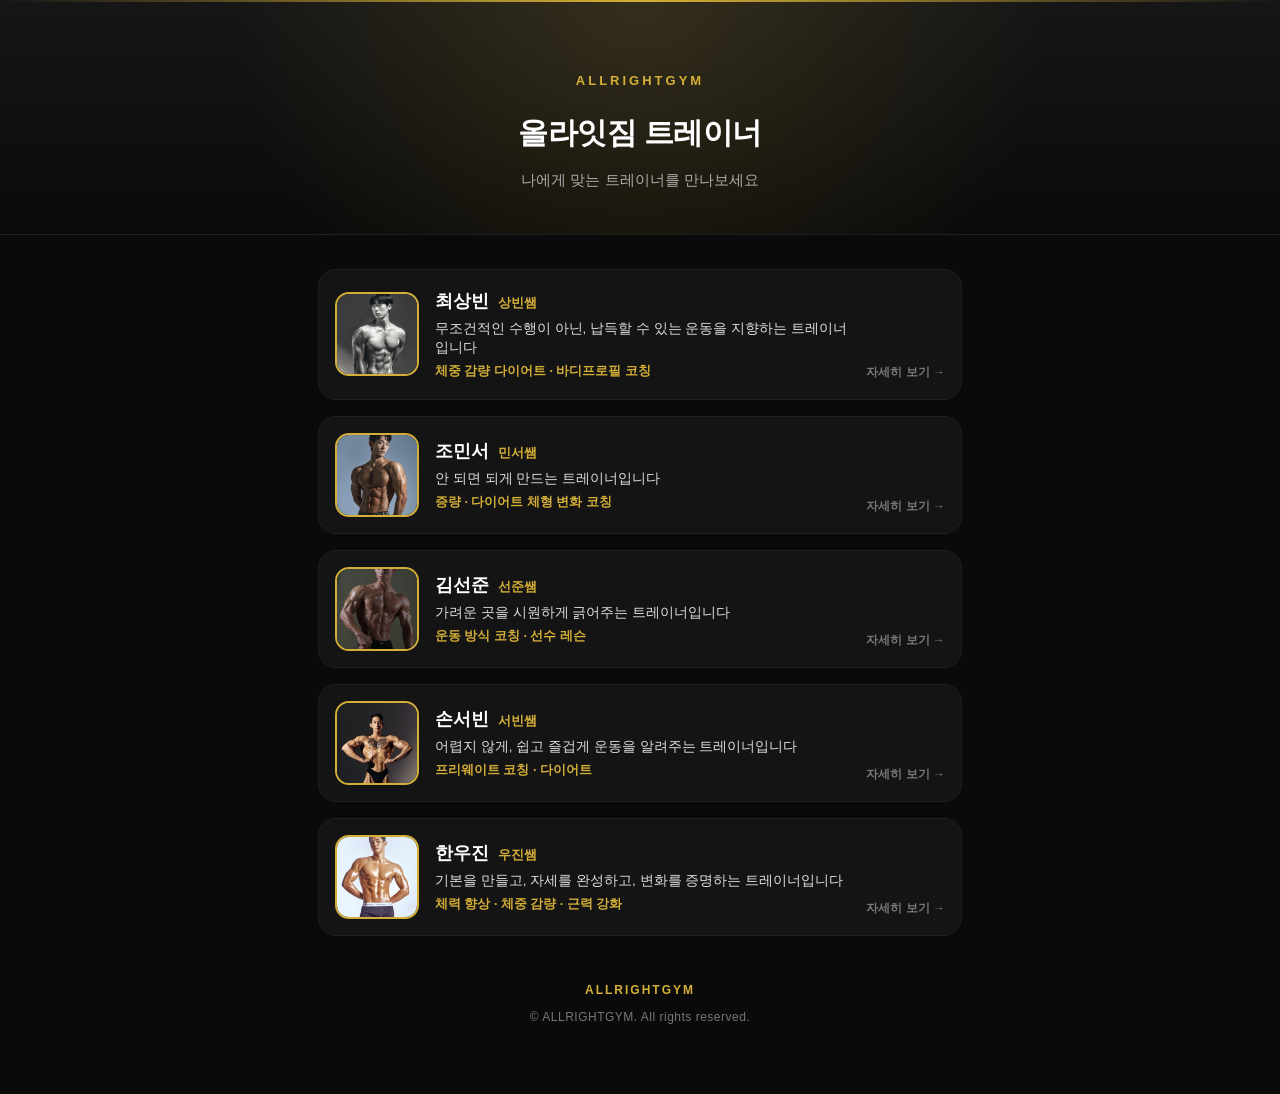
==== index.html @ d0b0bcee "올라잇짐 트레이너 5인 포트폴리오 (검정+골드 톤) 최상빈·조민서·김선준·손서빈·한우진 독립 페이지 + 허브 노션 콘텐츠/이미지 기반, 이미지 압축(15.6MB→2MB)  Co-A" ====
<!DOCTYPE html>
<html lang="ko">
<head>
<meta charset="UTF-8" />
<meta name="viewport" content="width=device-width, initial-scale=1.0" />
<title>올라잇짐 트레이너</title>
<meta name="description" content="올라잇짐 트레이너 소개 — 검증된 전문 트레이너와 함께하세요." />
<meta property="og:title" content="올라잇짐 트레이너" />
<link rel="stylesheet" href="assets/style.css?v=1" />
<style>
  .hub-hero{text-align:center;padding:70px 24px 40px;position:relative;
    background:radial-gradient(circle at 50% 0%,rgba(212,175,55,.16),transparent 60%),linear-gradient(180deg,#161616,#0a0a0a);
    border-bottom:1px solid var(--line)}
  .hub-hero::before{content:"";position:absolute;top:0;left:0;right:0;height:2px;background:linear-gradient(90deg,transparent,var(--gold),transparent)}
  .hub-hero .tag{color:var(--gold);letter-spacing:3px;font-weight:700;font-size:13px;text-transform:uppercase}
  .hub-hero h1{font-size:30px;font-weight:800;margin:14px 0 8px;letter-spacing:-.5px}
  .hub-hero p{color:var(--muted);font-size:15px}
  .tgrid{max-width:680px;margin:0 auto;padding:34px 18px 10px;display:flex;flex-direction:column;gap:16px}
  .tcard{display:flex;align-items:center;gap:16px;background:var(--card);border:1px solid var(--line);
    border-radius:18px;padding:16px;transition:border-color .2s}
  .tcard:active{border-color:var(--gold)}
  .tcard img{width:84px;height:84px;border-radius:14px;object-fit:cover;border:2px solid var(--gold);flex:0 0 auto}
  .tcard-b{flex:1;min-width:0}
  .tcard-b h3{font-size:18px;font-weight:800}
  .tcard-b h3 span{color:var(--gold);font-size:13px;font-weight:600;margin-left:4px}
  .tcatch{color:#ddd;font-size:13.5px;margin:3px 0;line-height:1.4;
    display:-webkit-box;-webkit-line-clamp:2;-webkit-box-orient:vertical;overflow:hidden}
  .tmain{color:var(--gold);font-size:12.5px;font-weight:600}
  .tgo{flex:0 0 auto;color:var(--muted2);font-size:12px;font-weight:700;align-self:flex-end}
</style>
</head>
<body style="padding-bottom:40px">
<header class="hub-hero">
  <p class="tag">ALLRIGHTGYM</p>
  <h1>올라잇짐 트레이너</h1>
  <p>나에게 맞는 트레이너를 만나보세요</p>
</header>
<div class="tgrid">
  <a class="tcard" href="choi/">
    <img src="choi/images/profile.jpg" alt="최상빈" loading="lazy" />
    <div class="tcard-b">
      <h3>최상빈 <span>상빈쌤</span></h3>
      <p class="tcatch">무조건적인 수행이 아닌, 납득할 수 있는 운동을 지향하는 트레이너입니다</p>
      <p class="tmain">체중 감량 다이어트 · 바디프로필 코칭</p>
    </div>
    <span class="tgo">자세히 보기 →</span>
  </a><a class="tcard" href="cho/">
    <img src="cho/images/profile.jpg" alt="조민서" loading="lazy" />
    <div class="tcard-b">
      <h3>조민서 <span>민서쌤</span></h3>
      <p class="tcatch">안 되면 되게 만드는 트레이너입니다</p>
      <p class="tmain">증량 · 다이어트 체형 변화 코칭</p>
    </div>
    <span class="tgo">자세히 보기 →</span>
  </a><a class="tcard" href="kim/">
    <img src="kim/images/profile.jpg" alt="김선준" loading="lazy" />
    <div class="tcard-b">
      <h3>김선준 <span>선준쌤</span></h3>
      <p class="tcatch">가려운 곳을 시원하게 긁어주는 트레이너입니다</p>
      <p class="tmain">운동 방식 코칭 · 선수 레슨</p>
    </div>
    <span class="tgo">자세히 보기 →</span>
  </a><a class="tcard" href="son/">
    <img src="son/images/profile.jpg" alt="손서빈" loading="lazy" />
    <div class="tcard-b">
      <h3>손서빈 <span>서빈쌤</span></h3>
      <p class="tcatch">어렵지 않게, 쉽고 즐겁게 운동을 알려주는 트레이너입니다</p>
      <p class="tmain">프리웨이트 코칭 · 다이어트</p>
    </div>
    <span class="tgo">자세히 보기 →</span>
  </a><a class="tcard" href="han/">
    <img src="han/images/profile.jpg" alt="한우진" loading="lazy" />
    <div class="tcard-b">
      <h3>한우진 <span>우진쌤</span></h3>
      <p class="tcatch">기본을 만들고, 자세를 완성하고, 변화를 증명하는 트레이너입니다</p>
      <p class="tmain">체력 향상 · 체중 감량 · 근력 강화</p>
    </div>
    <span class="tgo">자세히 보기 →</span>
  </a>
</div>
<footer>
  <p class="tn">ALLRIGHTGYM</p>
  <p>© ALLRIGHTGYM. All rights reserved.</p>
</footer>
</body>
</html>
---- assets/style.css ----
/* ===== ALLRIGHTGYM Trainer Portfolio — 검정+골드 통일 톤 ===== */
:root{
  --bg:#0a0a0a;
  --bg2:#111;
  --card:#141414;
  --line:#1f1f1f;
  --gold:#d4af37;
  --gold-dim:#b8941f;
  --txt:#ffffff;
  --muted:#aaa;
  --muted2:#777;
}
*{box-sizing:border-box;margin:0;padding:0}
html{scroll-behavior:smooth}
body{
  font-family:-apple-system,BlinkMacSystemFont,"Segoe UI","Pretendard","Noto Sans KR",sans-serif;
  line-height:1.75;color:var(--txt);background:var(--bg);
  font-size:16px;-webkit-font-smoothing:antialiased;
}
img{max-width:100%;display:block}
a{color:inherit;text-decoration:none}

/* ---- HERO ---- */
#hero{
  position:relative;text-align:center;padding:76px 24px 56px;
  background:
    radial-gradient(circle at 50% 0%,rgba(212,175,55,.16),transparent 60%),
    linear-gradient(180deg,#161616 0%,#0a0a0a 100%);
  border-bottom:1px solid var(--line);
}
#hero::before{content:"";position:absolute;top:0;left:0;right:0;height:2px;
  background:linear-gradient(90deg,transparent,var(--gold),transparent)}
.hero-tag{font-size:13px;color:var(--gold);letter-spacing:2px;text-transform:uppercase;font-weight:700;margin-bottom:18px}
#hero .photo{width:168px;height:168px;border-radius:50%;margin:0 auto 22px;object-fit:cover;
  border:3px solid var(--gold);box-shadow:0 0 44px rgba(212,175,55,.28);background:#141414}
.hero-catch{font-size:20px;font-weight:700;line-height:1.5;margin-bottom:10px;letter-spacing:-.3px}
.hero-catch .em{color:var(--gold)}
#hero h1{font-size:30px;font-weight:800;letter-spacing:-.5px;margin-bottom:4px}
#hero .name-en{font-size:13px;color:var(--muted2);letter-spacing:2px;text-transform:uppercase;margin-bottom:20px}
.hero-spec{display:flex;flex-direction:column;gap:6px;max-width:420px;margin:0 auto}
.hero-spec div{background:rgba(212,175,55,.06);border:1px solid rgba(212,175,55,.26);
  border-radius:12px;padding:11px 16px;font-size:14px;text-align:left}
.hero-spec b{color:var(--gold);font-weight:700;margin-right:6px}

/* ---- NAV ---- */
nav{position:sticky;top:0;z-index:20;display:flex;gap:4px;overflow-x:auto;white-space:nowrap;
  background:rgba(10,10,10,.92);backdrop-filter:blur(12px);-webkit-backdrop-filter:blur(12px);
  border-bottom:1px solid var(--line);padding:0 8px;scrollbar-width:none}
nav::-webkit-scrollbar{display:none}
nav a{padding:14px 12px;font-size:14px;color:var(--muted);font-weight:600;flex:0 0 auto}
nav a:active{color:var(--gold)}

/* ---- SECTION ---- */
section{padding:48px 22px;max-width:680px;margin:0 auto;border-bottom:1px solid var(--line)}
.sec-h{display:flex;align-items:center;gap:8px;font-size:22px;font-weight:800;margin-bottom:22px;letter-spacing:-.4px}
.sec-h .ic{font-size:22px}
.sec-sub{font-size:13px;color:var(--gold);font-weight:700;letter-spacing:.5px;margin:-14px 0 20px}
p.body{color:#e7e7e7;font-size:15.5px;margin-bottom:14px;white-space:pre-line}
p.body:last-child{margin-bottom:0}

/* ---- CARD / CALLOUT ---- */
.card{background:var(--card);border:1px solid var(--line);border-radius:16px;padding:22px}
.card+.card{margin-top:14px}
.quote{border-left:3px solid var(--gold);padding:4px 0 4px 18px;color:#f0e6c8;font-size:16px;
  font-weight:500;margin-bottom:18px;white-space:pre-line;line-height:1.7}

/* ---- HASHTAGS ---- */
.tags{display:flex;flex-wrap:wrap;gap:8px;justify-content:center}
.tags span{background:rgba(212,175,55,.08);border:1px solid rgba(212,175,55,.35);color:var(--gold);
  border-radius:999px;padding:8px 14px;font-size:13.5px;font-weight:600}

/* ---- CURRICULUM (steps) ---- */
.steps{display:flex;flex-direction:column;gap:12px}
.step{display:flex;gap:14px;background:var(--card);border:1px solid var(--line);border-radius:14px;padding:16px 18px}
.step .no{flex:0 0 30px;height:30px;border-radius:50%;background:linear-gradient(135deg,var(--gold),var(--gold-dim));
  color:#0a0a0a;font-weight:800;display:flex;align-items:center;justify-content:center;font-size:15px}
.step .tx{font-size:14.5px;color:#e7e7e7;white-space:pre-line;line-height:1.6;padding-top:3px}
.step .tx b{color:#fff}

/* ---- STYLE list ---- */
.dotlist{list-style:none;display:flex;flex-direction:column;gap:10px}
.dotlist li{position:relative;padding-left:22px;color:#e7e7e7;font-size:15px}
.dotlist li::before{content:"▪";position:absolute;left:0;color:var(--gold);font-size:14px}

/* ---- QNA ---- */
.qna{display:flex;flex-direction:column;gap:12px}
.qa{background:var(--card);border:1px solid var(--line);border-radius:14px;padding:18px}
.qa .q{font-weight:700;color:#fff;font-size:15.5px;margin-bottom:8px}
.qa .q::before{content:"Q. ";color:var(--gold)}
.qa .a{color:#cfcfcf;font-size:14.5px;white-space:pre-line;line-height:1.7}
.qa .a::before{content:"A. ";color:var(--gold);font-weight:700}

/* ---- TIMELINE (experience) ---- */
.tl{list-style:none;display:flex;flex-direction:column;gap:0}
.tl li{position:relative;padding:0 0 18px 24px;border-left:2px solid var(--line);font-size:15px;color:#e7e7e7}
.tl li:last-child{padding-bottom:0}
.tl li::before{content:"";position:absolute;left:-7px;top:4px;width:12px;height:12px;border-radius:50%;
  background:var(--bg);border:2px solid var(--gold)}
.tl li.now{color:#fff;font-weight:700}
.tl li.now::before{background:var(--gold)}

/* ---- CAREER groups ---- */
.grp{margin-bottom:22px}
.grp:last-child{margin-bottom:0}
.grp h4{font-size:13px;color:var(--gold);letter-spacing:1px;font-weight:700;margin-bottom:12px;text-transform:uppercase}
.grp ul{list-style:none;display:flex;flex-direction:column;gap:7px}
.grp li{position:relative;padding-left:16px;color:#ddd;font-size:14.5px;line-height:1.55}
.grp li::before{content:"";position:absolute;left:0;top:9px;width:5px;height:5px;border-radius:50%;background:var(--gold)}
.yr{color:var(--gold);font-weight:700;font-size:13px;margin:14px 0 6px;letter-spacing:.5px}
.yr:first-child{margin-top:0}

/* ---- BEFORE / AFTER ---- */
.ba{display:flex;flex-direction:column;gap:22px}
.ba-case{background:var(--card);border:1px solid var(--line);border-radius:16px;overflow:hidden}
.ba-imgs{display:grid;gap:2px;background:var(--line)}
.ba-imgs.n1{grid-template-columns:1fr}
.ba-imgs.n2{grid-template-columns:1fr 1fr}
.ba-imgs.n4{grid-template-columns:1fr 1fr}
.ba-imgs img{width:100%;height:100%;object-fit:cover;background:#0a0a0a}
.ba-cap{padding:16px 18px;font-size:14.5px;color:#e7e7e7;white-space:pre-line;line-height:1.7}
.ba-cap b{color:var(--gold)}

/* ---- RECOMMEND ---- */
.reco-lead{font-size:18px;font-weight:700;text-align:center;color:#fff;margin-bottom:18px;line-height:1.5;white-space:pre-line}
.reco-lead .em{color:var(--gold)}

/* ---- PROMISE / CLOSING ---- */
.promise{text-align:center;background:
  radial-gradient(circle at 50% 0%,rgba(212,175,55,.12),transparent 70%);
  border:1px solid rgba(212,175,55,.3);border-radius:18px;padding:28px 22px;
  font-size:16px;color:#f0e6c8;font-weight:500;line-height:1.7;white-space:pre-line}
.closing{text-align:center;padding:60px 22px 40px}
.closing .big{font-size:21px;font-weight:800;line-height:1.6;color:#fff;letter-spacing:-.3px;white-space:pre-line;margin-bottom:18px}
.closing .fire{font-size:22px;color:var(--gold);font-weight:800}

/* ---- CTA ---- */
.cta-wrap{display:flex;flex-direction:column;gap:10px;max-width:420px;margin:26px auto 0}
.cta{display:flex;align-items:center;justify-content:center;gap:8px;padding:16px;border-radius:999px;
  font-size:16px;font-weight:800;letter-spacing:.3px}
.cta.insta{background:linear-gradient(135deg,#feda75,#d62976 35%,#962fbf 70%,#4f5bd5);color:#fff}
.cta.tel{background:linear-gradient(135deg,var(--gold),var(--gold-dim));color:#0a0a0a}
.cta:active{transform:scale(.98)}
.contact-info{text-align:center;color:var(--muted);font-size:14px;margin-top:18px;line-height:1.9}
.contact-info b{color:var(--gold)}

/* ---- STICKY CTA ---- */
.sticky{position:fixed;left:0;right:0;bottom:0;z-index:50;display:flex;gap:8px;padding:10px 12px;
  background:rgba(10,10,10,.94);backdrop-filter:blur(12px);-webkit-backdrop-filter:blur(12px);
  border-top:1px solid var(--line)}
.sticky a{flex:1;text-align:center;padding:13px;border-radius:12px;font-size:14.5px;font-weight:800}
.sticky .insta{background:linear-gradient(135deg,#d62976,#962fbf);color:#fff}
.sticky .tel{background:linear-gradient(135deg,var(--gold),var(--gold-dim));color:#0a0a0a}
body{padding-bottom:72px}

/* ---- FOOTER ---- */
footer{text-align:center;padding:34px 22px 26px;color:var(--muted2);font-size:12px;letter-spacing:.5px}
footer .tn{color:var(--gold);font-weight:700;letter-spacing:2px;margin-bottom:6px}

@media(min-width:560px){
  #hero h1{font-size:34px}
  .hero-catch{font-size:22px}
}
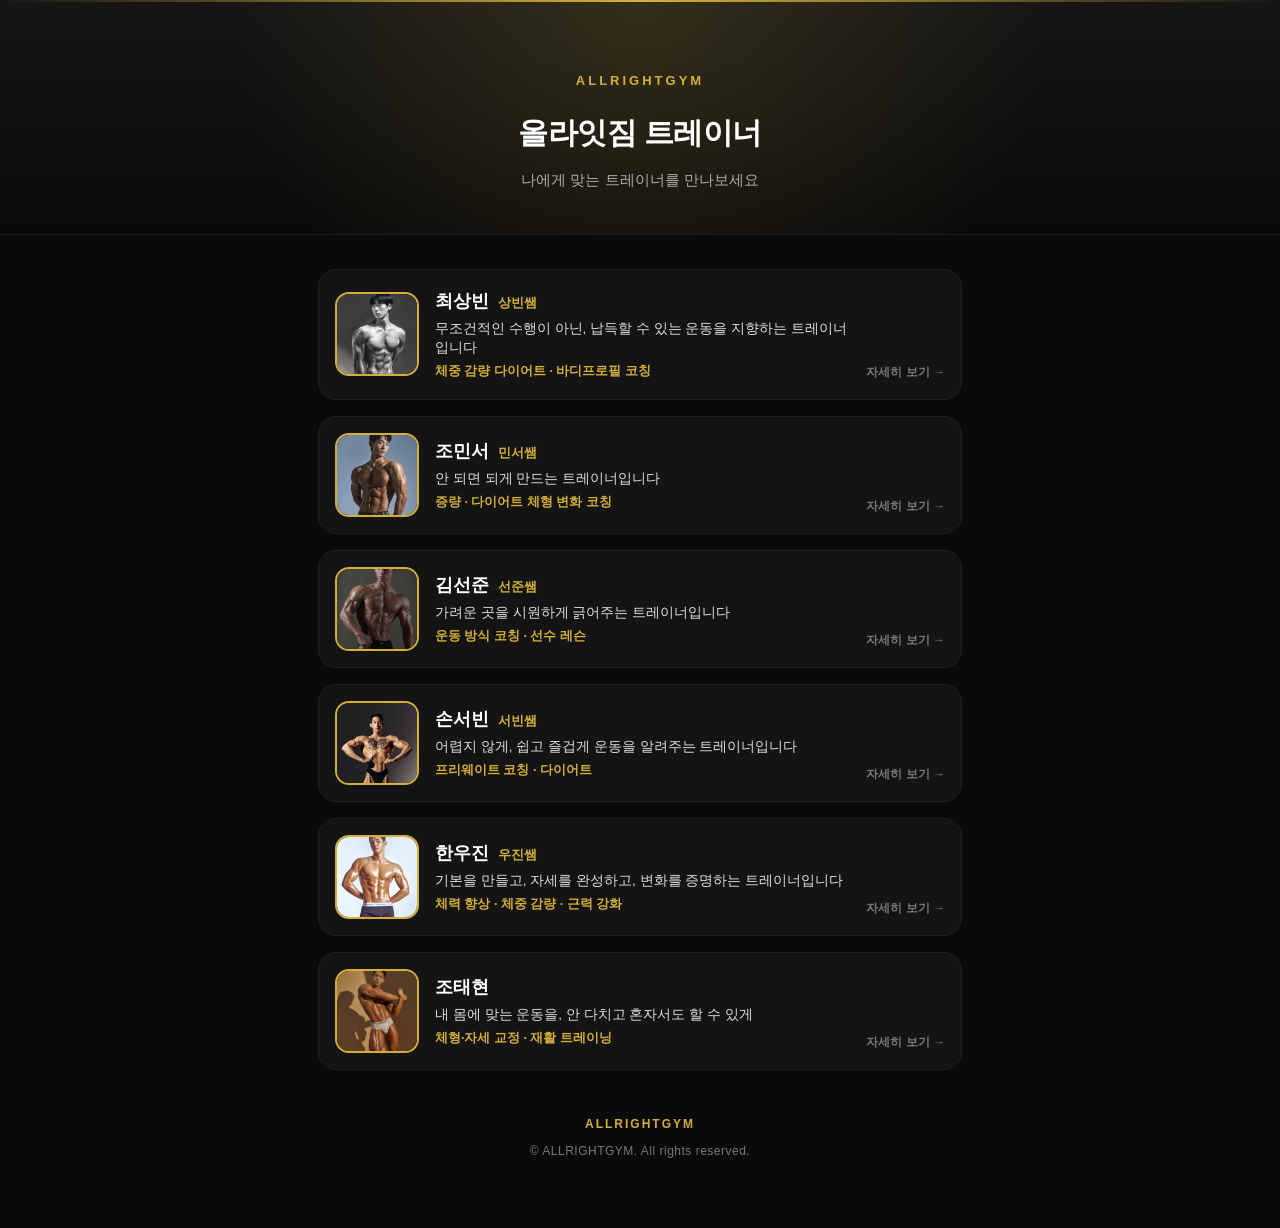
==== commit e3d3dc28: "조태현 트레이너 추가 — 6명 동일 틀 허브 완성 - taehyun.json: 본인 사이트 bio/수업방식/FAQ/경력/자격/대회 데이터를 5인과 동일 틀로 매핑 - taehyun" ====
--- a/index.html
+++ b/index.html
@@ -76,6 +76,14 @@
       <p class="tmain">체력 향상 · 체중 감량 · 근력 강화</p>
     </div>
     <span class="tgo">자세히 보기 →</span>
+  </a><a class="tcard" href="taehyun/">
+    <img src="taehyun/images/profile.jpg" alt="조태현" loading="lazy" />
+    <div class="tcard-b">
+      <h3>조태현</h3>
+      <p class="tcatch">내 몸에 맞는 운동을, 안 다치고 혼자서도 할 수 있게</p>
+      <p class="tmain">체형·자세 교정 · 재활 트레이닝</p>
+    </div>
+    <span class="tgo">자세히 보기 →</span>
   </a>
 </div>
 <footer>
--- a/assets/style.css
+++ b/assets/style.css
@@ -137,7 +137,7 @@
 .cta-wrap{display:flex;flex-direction:column;gap:10px;max-width:420px;margin:26px auto 0}
 .cta{display:flex;align-items:center;justify-content:center;gap:8px;padding:16px;border-radius:999px;
   font-size:16px;font-weight:800;letter-spacing:.3px}
-.cta.insta{background:linear-gradient(135deg,#feda75,#d62976 35%,#962fbf 70%,#4f5bd5);color:#fff}
+.cta.naver{background:linear-gradient(135deg,#03c75a,#02a149);color:#fff}
 .cta.tel{background:linear-gradient(135deg,var(--gold),var(--gold-dim));color:#0a0a0a}
 .cta:active{transform:scale(.98)}
 .contact-info{text-align:center;color:var(--muted);font-size:14px;margin-top:18px;line-height:1.9}
@@ -148,7 +148,7 @@
   background:rgba(10,10,10,.94);backdrop-filter:blur(12px);-webkit-backdrop-filter:blur(12px);
   border-top:1px solid var(--line)}
 .sticky a{flex:1;text-align:center;padding:13px;border-radius:12px;font-size:14.5px;font-weight:800}
-.sticky .insta{background:linear-gradient(135deg,#d62976,#962fbf);color:#fff}
+.sticky .naver{background:linear-gradient(135deg,#03c75a,#02a149);color:#fff}
 .sticky .tel{background:linear-gradient(135deg,var(--gold),var(--gold-dim));color:#0a0a0a}
 body{padding-bottom:72px}
 
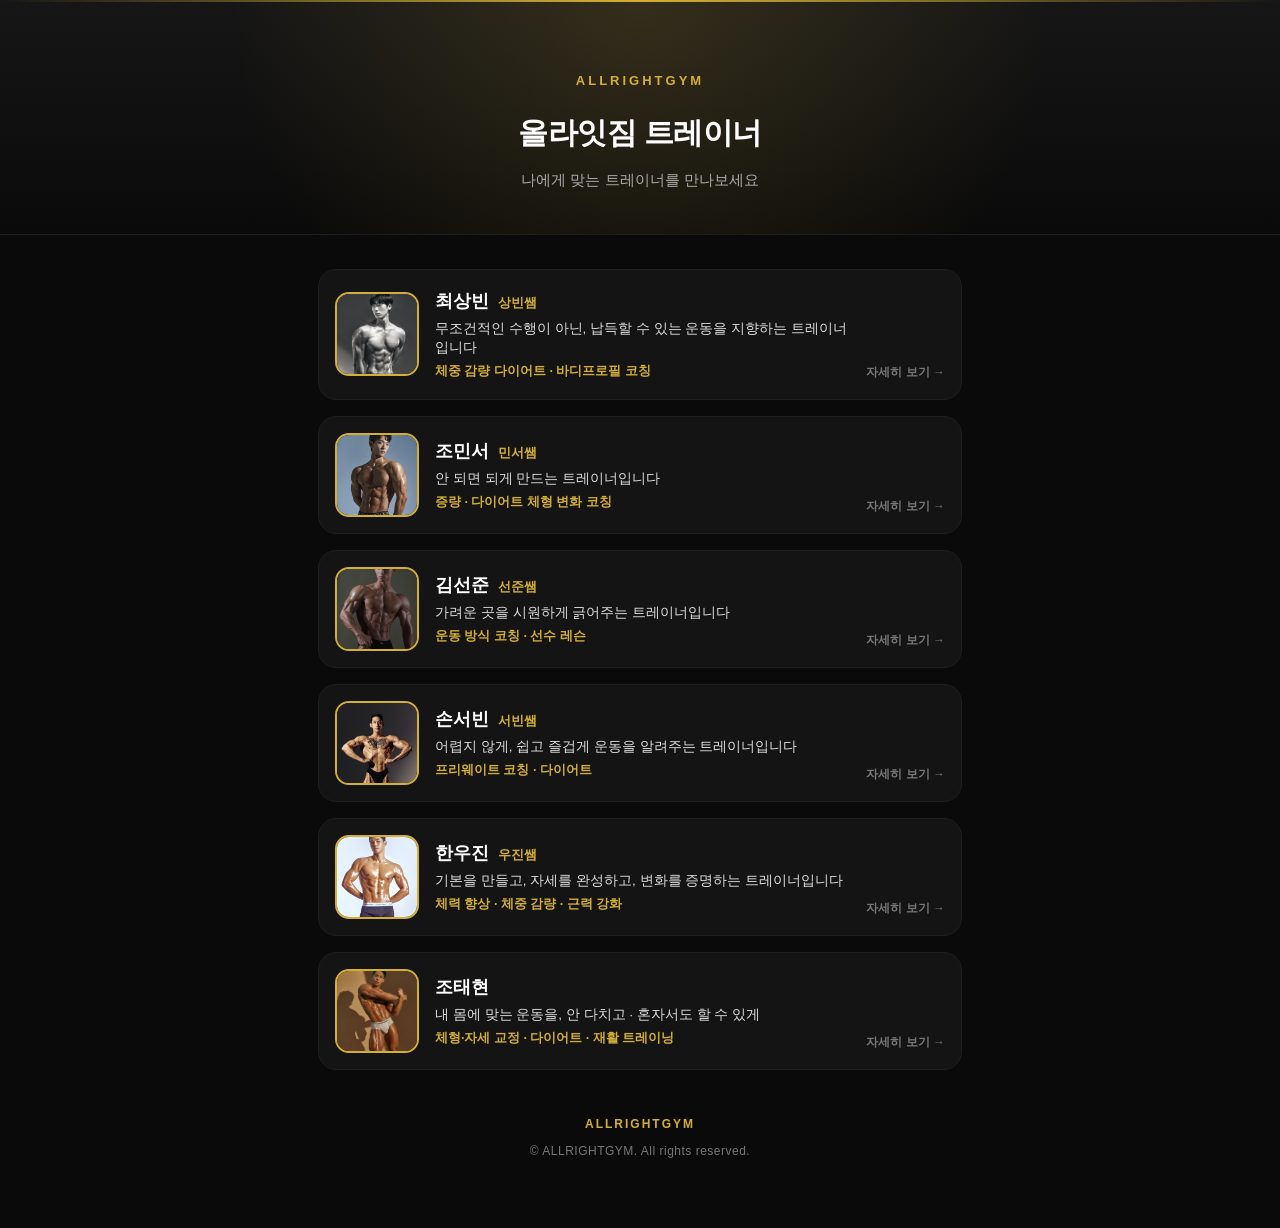
==== commit 26169cbd: "조태현 외부링크 카드 수정분 반영 (직전 커밋 누락분) - build.py: externals 외부링크 + 카드 라벨 통일 - index.html: 조태현 카드 → taehyun-" ====
--- a/index.html
+++ b/index.html
@@ -76,12 +76,12 @@
       <p class="tmain">체력 향상 · 체중 감량 · 근력 강화</p>
     </div>
     <span class="tgo">자세히 보기 →</span>
-  </a><a class="tcard" href="taehyun/">
-    <img src="taehyun/images/profile.jpg" alt="조태현" loading="lazy" />
+  </a><a class="tcard" href="https://taehyun-allright.co.kr" target="_blank" rel="noopener">
+    <img src="assets/taehyun.jpg" alt="조태현" loading="lazy" />
     <div class="tcard-b">
       <h3>조태현</h3>
-      <p class="tcatch">내 몸에 맞는 운동을, 안 다치고 혼자서도 할 수 있게</p>
-      <p class="tmain">체형·자세 교정 · 재활 트레이닝</p>
+      <p class="tcatch">내 몸에 맞는 운동을, 안 다치고 · 혼자서도 할 수 있게</p>
+      <p class="tmain">체형·자세 교정 · 다이어트 · 재활 트레이닝</p>
     </div>
     <span class="tgo">자세히 보기 →</span>
   </a>
